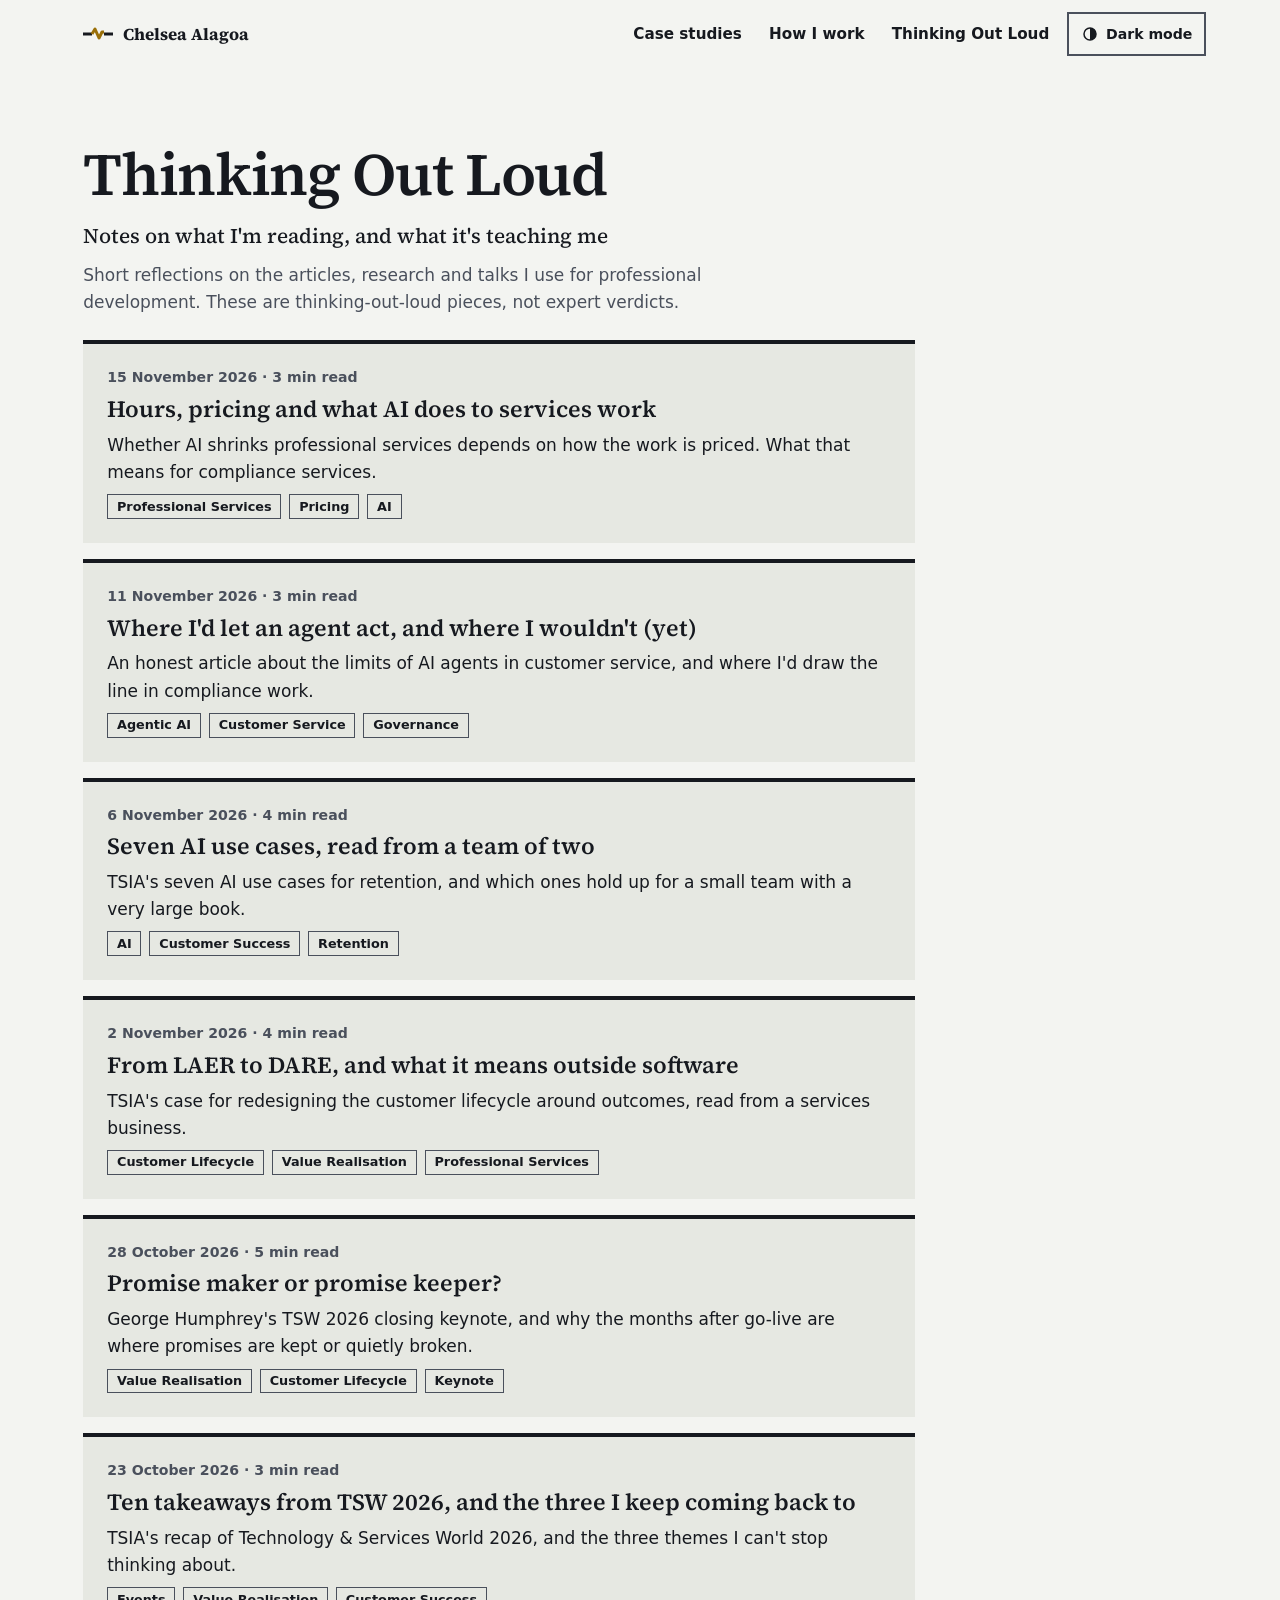
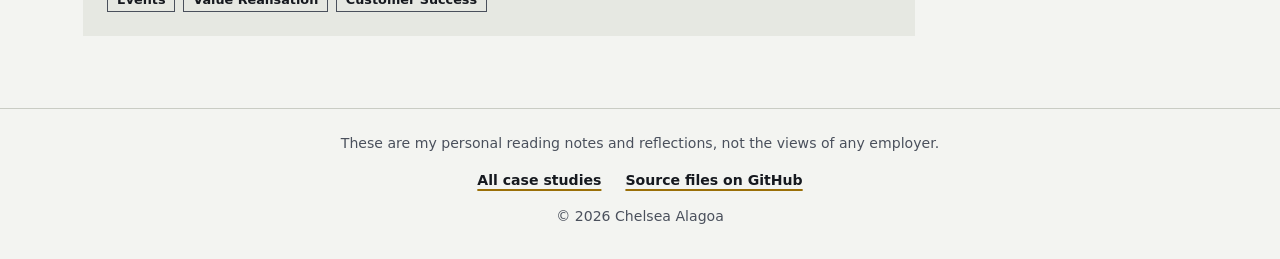
==== thinking-out-loud/index.html @ 0d760032 "Redesign the portfolio and add the Thinking Out Loud blog - One shared design system (site.css, site" ====
<!doctype html>
<html lang="en-GB">
<head>
<meta charset="utf-8">
<meta name="viewport" content="width=device-width, initial-scale=1">
<title>Thinking Out Loud | Chelsea Alagoa</title>
<meta name="description" content="Notes on what I'm reading, and what it's teaching me. Reading notes by Chelsea Alagoa.">
<link rel="canonical" href="https://blkren.github.io/thinking-out-loud/">
<meta property="og:type" content="website">
<meta property="og:site_name" content="Chelsea Alagoa">
<meta property="og:locale" content="en_GB">
<meta property="og:url" content="https://blkren.github.io/thinking-out-loud/">
<meta property="og:title" content="Thinking Out Loud | Chelsea Alagoa">
<meta property="og:description" content="Notes on what I'm reading, and what it's teaching me. Reading notes by Chelsea Alagoa.">
<meta property="og:image" content="https://blkren.github.io/assets/img/og-chain.png">
<meta property="og:image:width" content="1200">
<meta property="og:image:height" content="630">
<meta property="og:image:alt" content="Chelsea Alagoa. A value chain line with a gold seam repairing the break.">
<meta name="twitter:card" content="summary_large_image">
<meta name="color-scheme" content="light dark">
<link rel="icon" href="../assets/img/favicon.svg" type="image/svg+xml">
<link rel="preload" href="../assets/fonts/source-serif-4-latin-wght.woff2" as="font" type="font/woff2" crossorigin>
<link rel="stylesheet" href="../assets/css/site.css?v=20261119f">
<script>document.documentElement.classList.add('js');try{var t=localStorage.getItem('theme');if(t==='dark'||t==='light')document.documentElement.setAttribute('data-theme',t)}catch(e){}</script>
<script src="../assets/js/site.js?v=20261119f" defer></script>
</head>
<body id="top">
<a class="skip" href="#main">Skip to main content</a>
<header class="site-header">
  <div class="shell site-header__inner">
    <a class="brand" href="../"><svg viewBox="0 0 30 14" aria-hidden="true" focusable="false"><path d="M0 7h9" stroke="currentColor" stroke-width="3"/><path d="M9 7l3-5 4 9 3-6h2" fill="none" stroke="var(--seam)" stroke-width="3" stroke-linejoin="round"/><path d="M21 7h9" stroke="currentColor" stroke-width="3"/></svg>Chelsea Alagoa</a>
    <nav class="site-nav" aria-label="Main">
      <ul>
        <li><a href="../#case-studies">Case studies</a></li>
        <li><a href="../#how">How I work</a></li>
        <li><a href="../thinking-out-loud/">Thinking Out Loud</a></li>
        <li><button class="theme-toggle" type="button" data-theme-toggle aria-pressed="false" hidden><svg viewBox="0 0 24 24" aria-hidden="true" focusable="false"><circle cx="12" cy="12" r="8" fill="none" stroke="currentColor" stroke-width="2"/><path d="M12 4a8 8 0 0 1 0 16z" fill="currentColor"/></svg>Dark mode</button></li>
      </ul>
    </nav>
  </div>
</header>
<main id="main">
  <section class="shell section blog-index" aria-labelledby="blog-title">
    <div class="section__head">
      <h1 id="blog-title">Thinking Out Loud</h1>
      <p class="blog-sub">Notes on what I'm reading, and what it's teaching me</p>
      <p>Short reflections on the articles, research and talks I use for professional development. These are thinking-out-loud pieces, not expert verdicts.</p>
    </div>
    <ol class="posts" reversed>
      <li class="post-card">
        <p class="post-meta"><time datetime="2026-11-15">15 November 2026</time><span aria-hidden="true"> · </span>3 min read</p>
        <h2><a href="hours-pricing-and-services-work/">Hours, pricing and what AI does to services work</a></h2>
        <p>Whether AI shrinks professional services depends on how the work is priced. What that means for compliance services.</p>
        <ul class="tags" aria-label="Tags"><li>Professional Services</li><li>Pricing</li><li>AI</li></ul>
      </li>
      <li class="post-card">
        <p class="post-meta"><time datetime="2026-11-11">11 November 2026</time><span aria-hidden="true"> · </span>3 min read</p>
        <h2><a href="where-id-let-an-agent-act/">Where I'd let an agent act, and where I wouldn't (yet)</a></h2>
        <p>An honest article about the limits of AI agents in customer service, and where I'd draw the line in compliance work.</p>
        <ul class="tags" aria-label="Tags"><li>Agentic AI</li><li>Customer Service</li><li>Governance</li></ul>
      </li>
      <li class="post-card">
        <p class="post-meta"><time datetime="2026-11-06">6 November 2026</time><span aria-hidden="true"> · </span>4 min read</p>
        <h2><a href="seven-ai-use-cases-read-from-a-team-of-two/">Seven AI use cases, read from a team of two</a></h2>
        <p>TSIA's seven AI use cases for retention, and which ones hold up for a small team with a very large book.</p>
        <ul class="tags" aria-label="Tags"><li>AI</li><li>Customer Success</li><li>Retention</li></ul>
      </li>
      <li class="post-card">
        <p class="post-meta"><time datetime="2026-11-02">2 November 2026</time><span aria-hidden="true"> · </span>4 min read</p>
        <h2><a href="from-laer-to-dare-outside-software/">From LAER to DARE, and what it means outside software</a></h2>
        <p>TSIA's case for redesigning the customer lifecycle around outcomes, read from a services business.</p>
        <ul class="tags" aria-label="Tags"><li>Customer Lifecycle</li><li>Value Realisation</li><li>Professional Services</li></ul>
      </li>
      <li class="post-card">
        <p class="post-meta"><time datetime="2026-10-28">28 October 2026</time><span aria-hidden="true"> · </span>5 min read</p>
        <h2><a href="promise-maker-or-promise-keeper/">Promise maker or promise keeper?</a></h2>
        <p>George Humphrey's TSW 2026 closing keynote, and why the months after go-live are where promises are kept or quietly broken.</p>
        <ul class="tags" aria-label="Tags"><li>Value Realisation</li><li>Customer Lifecycle</li><li>Keynote</li></ul>
      </li>
      <li class="post-card">
        <p class="post-meta"><time datetime="2026-10-23">23 October 2026</time><span aria-hidden="true"> · </span>3 min read</p>
        <h2><a href="ten-takeaways-from-tsw-2026/">Ten takeaways from TSW 2026, and the three I keep coming back to</a></h2>
        <p>TSIA's recap of Technology & Services World 2026, and the three themes I can't stop thinking about.</p>
        <ul class="tags" aria-label="Tags"><li>Events</li><li>Value Realisation</li><li>Customer Success</li></ul>
      </li>
    </ol>
  </section>
</main>
<footer class="site-footer">
  <div class="shell site-footer__inner">
    <p class="site-footer__note">These are my personal reading notes and reflections, not the views of any employer.</p>
    <ul>
      <li><a href="../#case-studies">All case studies</a></li>
      <li><a href="https://github.com/blkren/blkren.github.io">Source files on GitHub</a></li>
    </ul>
    <p class="site-footer__copy">&copy; 2026 Chelsea Alagoa</p>
  </div>
</footer>
<a class="to-top" href="#top" data-to-top><svg viewBox="0 0 24 24" aria-hidden="true" focusable="false"><path d="M12 19V5M5 12l7-7 7 7" fill="none" stroke="currentColor" stroke-width="2.5" stroke-linecap="square"/></svg><span class="visually-hidden">Back to top</span></a>
</body>
</html>
---- assets/css/site.css ----
/* Chelsea Alagoa portfolio: one stylesheet for every page.
   Ink, paper and one gold seam. Gold only ever marks the value chain break or its repair. */

@font-face{
  font-family:"Source Serif 4";
  src:url("../fonts/source-serif-4-latin-wght.woff2") format("woff2");
  font-weight:200 900;
  font-style:normal;
  font-display:swap;
}

/* ---------- Tokens ---------- */
:root{
  --paper:#f3f4f1;
  --panel:#e6e8e2;
  --ink:#16191f;
  --muted:#4a505c;
  --seam:#9a6f08;      /* graphics only, 4.1:1 on paper */
  --gold:#7a5300;      /* text and focus, 6.2:1 on paper */
  --risk:#a8372a;
  --watch:#7d5a00;
  --lgreen:#3f6b1e;
  --healthy:#1f5c45;
  --hair:#c9ccc4;      /* decorative hairlines only */
  --footer:#16191f;
  --on-footer:#f3f4f1;

  --serif:"Source Serif 4",Georgia,"Times New Roman",serif;
  --sans:system-ui,-apple-system,"Segoe UI",Roboto,"Helvetica Neue",Arial,sans-serif;
  --mono:ui-monospace,"SFMono-Regular","Cascadia Mono",Consolas,"Liberation Mono",monospace;

  --s1:.25rem;--s2:.5rem;--s3:.75rem;--s4:1rem;--s5:1.5rem;--s6:2rem;--s7:3rem;--s8:4.5rem;--s9:6rem;
  --t-name:clamp(2.25rem,1.7rem + 2.2vw,3.25rem);
  --t-display:clamp(2.1rem,1.5rem + 2.8vw,3.75rem);
  --t-thesis:clamp(1.5rem,1.2rem + 1.3vw,2.25rem);
  --t-h2:clamp(1.65rem,1.3rem + 1.5vw,2.5rem);
  --t-h3:clamp(1.2rem,1.1rem + .45vw,1.45rem);
  --t-lede:clamp(1.1rem,1rem + .4vw,1.3rem);
  --t-small:.92rem;
  --t-label:.78rem;
  --rule:4px;
  --gutter:clamp(1rem,4vw,3.5rem);
  --max:76rem;
  --read:44rem;
  color-scheme:light;
}
@media (prefers-color-scheme:dark){
  :root:not([data-theme="light"]){
    --paper:#10151f;--panel:#19212e;--ink:#eceae4;--muted:#a9b0bc;--seam:#e0ad3f;--gold:#e8b84f;
    --risk:#f2907d;--watch:#e0ad3f;--lgreen:#b9d98f;--healthy:#7fc6a6;--hair:#2c3544;
    --footer:#0a0e15;--on-footer:#eceae4;color-scheme:dark;
  }
}
:root[data-theme="dark"]{
  --paper:#10151f;--panel:#19212e;--ink:#eceae4;--muted:#a9b0bc;--seam:#e0ad3f;--gold:#e8b84f;
  --risk:#f2907d;--watch:#e0ad3f;--lgreen:#b9d98f;--healthy:#7fc6a6;--hair:#2c3544;
  --footer:#0a0e15;--on-footer:#eceae4;color-scheme:dark;
}

/* ---------- Base ---------- */
*,*::before,*::after{box-sizing:border-box}
[hidden]{display:none!important}
html{-webkit-text-size-adjust:100%}
@media (prefers-reduced-motion:no-preference){html{scroll-behavior:smooth}}
body{margin:0;background:var(--paper);color:var(--ink);font:1.0625rem/1.6 var(--sans);overflow-wrap:break-word}
h1,h2,h3,h4{font-family:var(--serif);font-weight:600;margin:0;line-height:1.15;text-wrap:balance}
p,ul,ol,dl,figure,pre{margin:0}
a{color:inherit;text-decoration-color:var(--seam);text-decoration-thickness:2px;text-underline-offset:.25em}
a:hover{text-decoration-thickness:3px}
:focus-visible{outline:3px solid var(--gold);outline-offset:3px}
img,svg{max-width:100%}
code{font:.88em var(--mono);overflow-wrap:anywhere}
.visually-hidden{position:absolute!important;width:1px;height:1px;margin:-1px;padding:0;overflow:hidden;clip:rect(0 0 0 0);white-space:nowrap;border:0}
.shell{max-width:var(--max);margin-inline:auto;padding-left:max(var(--gutter),env(safe-area-inset-left,0px));padding-right:max(var(--gutter),env(safe-area-inset-right,0px))}
.label{font:600 var(--t-label)/1.3 var(--sans);letter-spacing:.09em;text-transform:uppercase;color:var(--muted)}

.skip{position:absolute;left:1rem;top:-5rem;z-index:20;display:inline-flex;align-items:center;min-height:44px;padding:0 1rem;background:var(--ink);color:var(--paper);font:700 1rem var(--sans);text-decoration:none}
.skip:focus{top:1rem}

/* ---------- Header ---------- */
.site-header__inner{display:flex;flex-wrap:wrap;align-items:center;justify-content:space-between;gap:var(--s1) var(--s5);padding-block:var(--s3)}
.brand{display:inline-flex;align-items:center;gap:.6rem;min-height:44px;font:700 1.05rem var(--serif);text-decoration:none}
.brand svg{width:30px;height:14px;flex:none}
.site-nav ul{display:flex;flex-wrap:wrap;align-items:center;gap:var(--s1) var(--s2);list-style:none;padding:0;margin-right:-.6rem}
.site-nav a{display:inline-flex;align-items:center;min-height:44px;padding:0 .6rem;font:600 .95rem var(--sans);text-decoration:none}
.site-nav a:hover{text-decoration:underline;text-decoration-color:var(--seam)}
.theme-toggle{display:inline-flex;align-items:center;gap:.45rem;min-height:44px;padding:0 .75rem;border:2px solid var(--muted);background:transparent;color:var(--ink);font:600 .88rem var(--sans);cursor:pointer}
.theme-toggle:hover{border-color:var(--ink)}
.theme-toggle svg{width:18px;height:18px}

/* ---------- Buttons and links ---------- */
.button{display:inline-flex;align-items:center;justify-content:center;gap:.6rem;min-height:48px;padding:.55rem 1.35rem;border:2px solid var(--ink);background:var(--ink);color:var(--paper);font:700 1rem/1.2 var(--sans);text-decoration:none}
.button:hover{text-decoration:underline;text-decoration-color:var(--seam);text-decoration-thickness:2px;text-underline-offset:.3em}
.button svg{width:18px;height:18px;flex:none}
.textlink{display:inline-flex;align-items:center;min-height:44px;font:700 1rem var(--sans);text-decoration:underline;text-decoration-color:var(--seam);text-decoration-thickness:3px;text-underline-offset:.35em}
.textlink:hover{text-decoration-thickness:5px}
.actions{display:flex;flex-wrap:wrap;align-items:center;gap:var(--s3) var(--s5)}

/* ---------- Value chain (hero) ---------- */
.vc{display:grid;gap:var(--s4);padding-top:2.2rem}
.vc__stages{list-style:none;padding:0;display:grid;grid-template-columns:repeat(5,minmax(0,1fr))}
.vc__stage{position:relative;padding:2.4rem .75rem 0 0;display:grid;gap:.2rem;align-content:start}
.vc__stage::before,.vc__stage::after{content:"";position:absolute;top:.55rem;left:0;right:0;height:var(--rule);background:var(--ink)}
.vc__stage::after{display:none}
.vc__node{position:absolute;top:0;left:0;width:1.1rem;height:1.1rem;background:var(--paper);border:var(--rule) solid var(--ink);border-radius:50%;z-index:1}
.vc__name{font:600 1.15rem/1.2 var(--serif)}
.vc__note{font-size:.9rem;line-height:1.4;color:var(--muted);max-width:12rem}
.vc__stage.is-after::before{background:repeating-linear-gradient(90deg,var(--muted) 0 8px,transparent 8px 14px)}
.vc__stage.is-after .vc__node{border-color:var(--muted);border-style:dashed}
.vc__stage.is-after::after{display:block;transform-origin:left;transform:scaleX(0)}
.vc__stage.is-break::before,.vc__stage.is-break::after,.vc__stage.is-break .vc__node{left:3.6rem}
.vc__stage.is-break .vc__name,.vc__stage.is-break .vc__note{padding-left:3.6rem}
/* The seam path runs at y=11 of 28, so top:0 puts it on the line's centre (.55rem + 2px). */
.vc__seam{position:absolute;top:0;left:-2px;width:calc(3.6rem + 4px);height:1.7rem;overflow:visible}
.vc__seam path{fill:none;stroke:var(--seam);stroke-width:4.5;stroke-linejoin:round;stroke-dasharray:1;stroke-dashoffset:1}
.vc__tag{position:absolute;top:-1.9rem;left:0;font:700 var(--t-label)/1 var(--sans);letter-spacing:.09em;text-transform:uppercase;color:var(--gold);white-space:nowrap}
.vc__tag .when-mended{display:none}
.vc__outcome{display:flex;align-items:center;gap:var(--s3);font:600 1rem var(--sans)}
.vc__outcome::before{content:"";width:2.5rem;height:var(--rule);background:var(--ink);flex:none}
.vc__controls{display:flex;flex-wrap:wrap;align-items:center;gap:var(--s3)}
.vc__replay{display:inline-flex;align-items:center;min-height:44px;padding:0 .9rem;border:2px solid var(--muted);background:transparent;color:var(--ink);font:600 .9rem var(--sans);cursor:pointer}
.vc__replay:hover{border-color:var(--ink)}
/* Mended state. Without JavaScript the chain shows mended, with the break still labelled. */
.vc[data-state="mended"] .vc__seam path,html:not(.js) .vc:not(.vc--broken) .vc__seam path{stroke-dashoffset:0}
.vc[data-state="mended"] .is-after::after,html:not(.js) .vc:not(.vc--broken) .is-after::after{transform:scaleX(1)}
.vc[data-state="mended"] .is-after .vc__node,html:not(.js) .vc:not(.vc--broken) .is-after .vc__node{border-color:var(--ink);border-style:solid}
.vc[data-state="mended"] .vc__tag .when-broken{display:none}
.vc[data-state="mended"] .vc__tag .when-mended{display:inline}
@media (prefers-reduced-motion:no-preference){
  .vc__seam path{transition:stroke-dashoffset 1s cubic-bezier(.6,0,.2,1)}
  .vc__stage.is-after::after{transition:transform .7s ease-out}
  .vc[data-state="mended"] .vc__stage.is-after::after{transition-delay:.85s}
  .vc[data-state="mended"] .is-after .vc__node{transition:border-color .2s 1.2s}
}
@media (max-width:40rem){
  .vc__stages{grid-template-columns:1fr}
  .vc__stage{padding:0 0 1.4rem 2.2rem}
  .vc__stage::before,.vc__stage::after{top:0;bottom:0;left:.42rem;right:auto;width:var(--rule);height:auto}
  .vc__stage.is-after::before{background:repeating-linear-gradient(180deg,var(--muted) 0 8px,transparent 8px 14px)}
  .vc__stage.is-after::after{transform-origin:top;transform:scaleY(0)}
  .vc[data-state="mended"] .is-after::after,html:not(.js) .vc:not(.vc--broken) .is-after::after{transform:scaleY(1)}
  .vc__stage:last-child::before,.vc__stage:last-child::after{bottom:auto;height:1.2rem}
  .vc__node{top:.15rem}
  .vc__stage.is-break{padding-top:3.4rem}
  .vc__stage.is-break::before,.vc__stage.is-break::after{left:.42rem;top:3.4rem}
  .vc__stage.is-break .vc__node{left:0;top:3.55rem}
  .vc__stage.is-break .vc__name,.vc__stage.is-break .vc__note{padding-left:0}
  .vc__seam{top:0;left:calc(.42rem + 2px + .668rem);width:3.4rem;transform-origin:0 0;transform:rotate(90deg)}
  .vc__tag{top:1.2rem;left:2.2rem}
  .vc{padding-top:0}
}

/* ---------- Stage strip: where the chain broke ---------- */
.stages{list-style:none;padding:0;display:grid;grid-template-columns:repeat(5,minmax(0,1fr));gap:3px;font:600 .76rem/1.2 var(--sans);max-width:34rem}
.stages li{padding:.45rem .3rem;border-top:var(--rule) solid var(--ink);color:var(--muted);hyphens:auto}
.stages li.is-break{border-top-style:dashed;border-top-color:var(--seam);color:var(--ink);font-weight:800;
  background:repeating-linear-gradient(135deg,transparent 0 5px,color-mix(in srgb,var(--seam) 28%,transparent) 5px 7px)}
.stages li.is-break::after{content:"Break";display:block;margin-top:.15rem;font-size:.68rem;letter-spacing:.08em;text-transform:uppercase;color:var(--gold)}

/* ---------- Bands: shape, label and colour ---------- */
.band{display:inline-flex;align-items:center;gap:.4rem;font:700 .85rem/1.3 var(--sans);white-space:nowrap}
.band::before{content:"";width:.7rem;height:.7rem;background:currentColor;flex:none}
.band--risk,.band--red{color:var(--risk)}
.band--risk::before,.band--red::before{clip-path:polygon(50% 0,100% 100%,0 100%)}
.band--watch,.band--amber{color:var(--watch)}
.band--watch::before,.band--amber::before{transform:rotate(45deg) scale(.85)}
.band--lgreen{color:var(--lgreen)}
.band--healthy,.band--dgreen{color:var(--healthy)}
.band--healthy::before,.band--dgreen::before{border-radius:50%}

/* ---------- Home ---------- */
/* Every section follows one pattern: heading and intro stacked at reading width, grids full width. */
.hero-band{background:var(--panel);border-bottom:var(--rule) solid var(--ink)}
.hero{padding-block:clamp(2.5rem,6vw,4.5rem);display:grid;gap:var(--s6)}
.hero__id{display:grid;gap:var(--s3);padding-bottom:var(--s5);border-bottom:1px solid var(--muted)}
.hero h1{font-size:var(--t-name);font-weight:700;line-height:1.05;letter-spacing:-.025em}
.disciplines{list-style:none;padding:0;display:flex;flex-wrap:wrap;row-gap:var(--s1);font:600 .95rem/1.4 var(--sans);color:var(--muted)}
.disciplines li{display:inline-flex;align-items:center}
.disciplines li+li::before{content:"";width:2px;height:1em;background:var(--muted);margin-inline:var(--s3)}
.hero__grid{display:grid;gap:var(--s6)}
.hero__lead{display:grid;gap:var(--s5);align-content:start}
.thesis{font:600 var(--t-thesis)/1.15 var(--serif);letter-spacing:-.015em;text-wrap:balance;max-width:18ch}
.hero__body{display:grid;gap:var(--s4);font-size:1.075rem;line-height:1.65;max-width:42rem}
.promise{font:600 1.2rem/1.4 var(--serif);padding-left:var(--s4);border-left:var(--rule) solid var(--ink)}
@media (min-width:60rem){.hero__grid{grid-template-columns:minmax(0,5fr) minmax(0,7fr);column-gap:var(--s8)}}
.chain-band{padding-block:clamp(2.5rem,6vw,4rem) var(--s5);display:grid;gap:var(--s3)}

.figures{list-style:none;padding:0;display:grid;grid-template-columns:repeat(auto-fit,minmax(13rem,1fr));border-top:var(--rule) solid var(--ink)}
.figure{display:grid;gap:var(--s2);align-content:start;padding:var(--s5) var(--s5) var(--s5) 0}
.figure+.figure{padding-left:var(--s5);border-left:1px solid var(--hair)}
@media (max-width:56rem){.figure+.figure{padding-left:0;border-left:0}.figure{border-bottom:1px solid var(--hair)}}
.figure__n{font:600 clamp(2.3rem,1.8rem + 2vw,3.3rem)/1 var(--serif);font-variant-numeric:lining-nums tabular-nums;letter-spacing:-.02em}
.figure__t{font-size:.97rem;line-height:1.45;max-width:18rem}
.figure a{font:700 .9rem var(--sans);min-height:44px;display:inline-flex;align-items:center}

.section{padding-block:clamp(2.5rem,6vw,4.5rem);display:grid;gap:var(--s5)}
.section__head{display:grid;gap:var(--s3);max-width:44rem}
.section__head h2{font-size:var(--t-h2);letter-spacing:-.015em}
.section__head p{color:var(--muted)}
.section--panel{background:var(--panel)}

.chips{display:flex;flex-wrap:wrap;gap:var(--s2)}
.chip{display:inline-flex;align-items:center;gap:.45rem;min-height:44px;padding:0 1rem;border:2px solid var(--muted);background:transparent;color:var(--ink);font:600 .95rem var(--sans);cursor:pointer}
.chip:hover{border-color:var(--ink)}
.chip[aria-pressed="true"]{background:var(--ink);border-color:var(--ink);color:var(--paper)}
.chip[aria-pressed="true"]::before{content:"";width:.5rem;height:.5rem;background:var(--seam)}
.chip span{font-variant-numeric:tabular-nums}
.status{font:600 .9rem var(--sans);color:var(--muted)}

.cards{list-style:none;padding:0;display:grid;gap:var(--s4)}
@media (min-width:46rem){.cards{grid-template-columns:1fr 1fr}}
.card{position:relative;display:grid;gap:var(--s3);align-content:start;padding:var(--s5);background:var(--panel);border-top:var(--rule) solid var(--ink)}
.card h3{font-size:1.35rem;line-height:1.2}
.card .label{color:var(--gold)}
.card .textlink::after{content:"";position:absolute;inset:0}
.card .textlink:focus-visible{outline:none}
.card:focus-within{outline:3px solid var(--gold);outline-offset:3px}
.card:hover .textlink{text-decoration-thickness:5px}

/* How I work: a workflow line, the same line and nodes as the value chain.
   When the section comes into view the line draws from step 1 to 4 and each step comes
   into full view as the line reaches it (site.js sets --p from 0 to 1, once, over 3s).
   At rest, with reduced motion or without JavaScript, everything is fully drawn. */
.workflow{list-style:none;padding:0;position:relative;display:grid;gap:var(--s6) var(--s5);--p:1}
.workflow::before,.workflow::after{content:"";position:absolute;background:var(--muted);opacity:.35}
.workflow::after{background:var(--ink);opacity:1}
.workflow li{position:relative;display:grid;grid-template-columns:auto minmax(0,1fr);column-gap:var(--s3);align-items:start;padding:var(--s3);margin:calc(var(--s3) * -1)}
.workflow li::before{content:"";position:absolute;width:1.1rem;height:1.1rem;border:var(--rule) solid var(--ink);border-radius:50%;background:var(--ink);box-sizing:border-box}
.workflow__n{font:600 2.4rem/1 var(--serif);color:var(--muted);font-variant-numeric:lining-nums tabular-nums}
.workflow__body{display:grid;gap:var(--s2)}
.workflow h3{font-size:1.25rem;line-height:1.2;padding-top:.2rem}
.workflow-loop{display:flex;align-items:center;gap:var(--s3);padding-top:var(--s3);border-top:2px dashed color-mix(in srgb,var(--muted) 60%,transparent);font:600 .92rem/1.4 var(--sans);color:var(--muted)}
.workflow-loop svg{width:2.5rem;height:1rem;flex:none}
@media (min-width:56rem){
  .workflow{grid-template-columns:repeat(4,minmax(0,1fr));padding-top:2.25rem}
  .workflow::before,.workflow::after{top:.55rem;left:0;right:0;height:var(--rule)}
  .workflow::after{transform-origin:left;transform:scaleX(var(--p))}
  .workflow li::before{left:var(--s3);top:calc(-1.5rem + 2px)}
}
@media (max-width:55.99rem){
  .workflow{padding-left:2.25rem}
  .workflow::before,.workflow::after{left:.55rem;top:0;bottom:0;width:var(--rule)}
  .workflow::after{transform-origin:top;transform:scaleY(var(--p))}
  .workflow li::before{left:calc(-1.5rem + 2px);top:calc(var(--s3) + .5rem)}
}
/* While the line is drawing: steps not yet reached sit back, with hollow nodes. */
.workflow.is-pending li{transition:opacity .45s ease,transform .45s ease}
.workflow.is-pending li:not(.is-active){opacity:.3;transform:translateY(.5rem)}
.workflow.is-pending li:not(.is-active)::before{background:var(--panel)}
.workflow.is-pending li::before{transition:background-color .3s ease}
@media (hover:hover) and (pointer:fine){
  .workflow li{transition:background-color .2s ease}
  .workflow li:hover{background:var(--paper)}
  .workflow li:hover .workflow__n{color:var(--ink)}
}
.skills{display:grid;gap:var(--s3)}
.skills ul{list-style:none;padding:0;display:flex;flex-wrap:wrap;gap:var(--s2)}
.skills li{padding:.35rem .7rem;border:1px solid var(--muted);font:600 .9rem var(--sans)}

/* ---------- Call to action band ---------- */
/* Centred: the question on one line where the screen allows, the button underneath. */
.cta{background:var(--footer);color:var(--on-footer);padding-block:clamp(3.5rem,8vw,6rem);text-align:center}
.cta .shell{display:grid;justify-items:center;gap:var(--s5)}
.cta__text{display:grid;justify-items:center;gap:var(--s3)}
.cta h2{font-size:var(--t-h2);letter-spacing:-.015em}
.cta p{max-width:38rem}
.cta .button{background:var(--on-footer);color:var(--footer);border-color:var(--on-footer)}
.cta :focus-visible{outline-color:var(--seam)}

/* ---------- Footer: a quiet utility strip. The call to action band is the closing moment. ---------- */
.site-footer{background:var(--paper);color:var(--muted);border-top:1px solid var(--hair)}
.site-footer__inner{display:grid;justify-items:center;text-align:center;gap:var(--s1);padding-block:var(--s5) var(--s6);font-size:.88rem;line-height:1.5}
.site-footer__note{max-width:46rem;text-wrap:balance}
.site-footer ul{list-style:none;padding:0;display:flex;flex-wrap:wrap;justify-content:center;gap:0 var(--s5)}
.site-footer a{display:inline-flex;align-items:center;min-height:44px;font-weight:600;color:var(--ink)}

/* ---------- Back to top: appears after the first screen ---------- */
.to-top{position:fixed;z-index:14;
  right:max(1rem,calc(env(safe-area-inset-right,0px) + 1rem));
  bottom:max(1rem,calc(env(safe-area-inset-bottom,0px) + 1rem));
  display:none;align-items:center;justify-content:center;width:48px;height:48px;
  background:var(--ink);color:var(--paper);border:2px solid var(--paper);
  opacity:0;visibility:hidden;transform:translateY(.5rem);transition:opacity .2s ease,transform .2s ease,visibility 0s linear .2s}
.js .to-top{display:flex}
.to-top.is-visible{opacity:1;visibility:visible;transform:none;transition:opacity .2s ease,transform .2s ease}
.to-top svg{width:22px;height:22px}
.to-top:hover{background:var(--muted)}

/* ---------- Case study ---------- */
.progress{position:fixed;top:0;left:0;right:0;z-index:15;height:4px;background:transparent;display:none}
.js .progress{display:block}
.progress i{display:block;height:100%;width:100%;background:var(--seam);transform-origin:left;transform:scaleX(0)}
.crumbs ol{list-style:none;padding:0;display:flex;flex-wrap:wrap;gap:0 .4rem;font:600 .9rem var(--sans)}
.crumbs li+li::before{content:"/";margin-right:.4rem;color:var(--muted)}
.crumbs a{display:inline-flex;min-height:44px;align-items:center}
.crumbs li:last-child{display:inline-flex;align-items:center;min-height:44px;color:var(--muted)}
.cs-top{padding-block:var(--s3) var(--s6);display:grid;gap:var(--s4)}
.cs-top h1{font-size:var(--t-display);letter-spacing:-.022em;max-width:22ch}
.sowhat{font:500 var(--t-lede)/1.5 var(--serif);max-width:42rem;padding-left:var(--s4);border-left:var(--rule) solid var(--seam)}
.broke{display:grid;gap:var(--s3);padding:var(--s5);background:var(--panel)}
.broke h2{font:700 var(--t-label)/1.3 var(--sans);letter-spacing:.09em;text-transform:uppercase}
.broke p{max-width:44rem}
.glance{padding-block:var(--s6);display:grid;gap:var(--s6)}
.glance h2{font:700 var(--t-label)/1.3 var(--sans);letter-spacing:.09em;text-transform:uppercase;color:var(--muted)}
.sum{display:grid;border-top:var(--rule) solid var(--ink)}
.sum>div{display:grid;gap:var(--s1);padding-block:var(--s4);border-bottom:1px solid var(--hair)}
@media (min-width:44rem){.sum>div{grid-template-columns:10rem minmax(0,1fr);column-gap:var(--s5)}}
.sum dt{font:700 var(--t-label)/1.7 var(--sans);letter-spacing:.09em;text-transform:uppercase;color:var(--muted)}
.sum dd{margin:0;max-width:42rem}
.sum ul{list-style:none;padding:0;display:flex;flex-wrap:wrap;gap:var(--s2)}
.sum ul li{padding:.2rem .6rem;border:1px solid var(--muted);font:600 .88rem var(--sans)}

/* The write-up: existing case study content, restyled */
.prose{display:grid;gap:var(--s4);max-width:var(--read);padding-block:var(--s4) var(--s7)}
.prose>*{margin:0}
.prose h2{font-size:var(--t-h3);margin-top:var(--s5);padding-top:var(--s4);border-top:var(--rule) solid var(--ink)}
.prose h3{font-size:1.12rem;margin-top:var(--s3)}
.prose ul,.prose ol{padding-left:1.25rem;display:grid;gap:var(--s2)}
.prose .lede{font-size:var(--t-lede);line-height:1.55}
.prose a{text-decoration-thickness:2px}
.note{font-size:.95rem;padding:var(--s3) var(--s4);border:1px solid var(--muted);color:var(--ink)}
.wrap{overflow-x:auto}
.wrap:focus-visible{outline-offset:2px}
table{width:100%;border-collapse:collapse;font:var(--t-small)/1.45 var(--sans)}
th,td{text-align:left;padding:.6rem .8rem .6rem 0;border-bottom:1px solid var(--hair);vertical-align:top}
thead th{font-weight:700;border-bottom:2px solid var(--ink)}
td.num,th.num{text-align:right;font-variant-numeric:tabular-nums;white-space:nowrap}
pre{background:var(--panel);padding:var(--s4) var(--s5);overflow-x:auto;font:.84rem/1.55 var(--mono)}
pre.message{white-space:pre-wrap}
figure{display:grid;gap:var(--s3)}
figcaption{font-size:.88rem;color:var(--muted)}
.chart-title{font:700 .95rem/1.3 var(--sans)}
.bars{display:grid;gap:var(--s3);font:.92rem/1.3 var(--sans)}
.bar-row{display:grid;grid-template-columns:minmax(7rem,12rem) minmax(0,1fr);gap:var(--s3);align-items:center}
.bar-track{display:flex;align-items:center;gap:var(--s2);min-width:0}
.bar{display:block;height:1.35rem;min-width:4px;max-width:calc(100% - 10rem)}
.bar-value{white-space:nowrap;font-variant-numeric:tabular-nums}
@media (max-width:30rem){.bar-row{grid-template-columns:1fr;gap:var(--s1)}}
.downloads{display:flex;flex-wrap:wrap;gap:var(--s2)}
.downloads a{display:inline-flex;align-items:center;min-height:44px;padding:.4rem 1rem;border:2px solid var(--ink);text-decoration:none;font:600 .95rem var(--sans)}
.downloads a:hover{background:var(--panel);text-decoration:underline;text-decoration-color:var(--seam)}

/* Page-specific blocks carried over from the original case studies */
.stats,.pair{display:grid;grid-template-columns:repeat(auto-fit,minmax(9.5rem,1fr));gap:var(--s3)}
.stat{display:grid;gap:var(--s1);padding:var(--s3) var(--s4);background:var(--panel);border-top:var(--rule) solid var(--ink);font-family:var(--sans)}
.stat b,.stat .big{display:block;font:600 1.8rem/1.1 var(--serif);font-variant-numeric:tabular-nums}
.stat span,.stat__label{font-size:.88rem;color:var(--muted)}
.dims{display:grid;grid-template-columns:repeat(auto-fit,minmax(13rem,1fr));gap:var(--s3)}
.dim{padding:var(--s4);background:var(--panel);border-top:var(--rule) solid var(--ink);display:grid;gap:var(--s2);align-content:start}
.dim h3{font-size:1.05rem;margin:0}
.dim .q{color:var(--muted);font-size:.92rem}
.dim ul{padding-left:1.1rem;font:.88rem/1.4 var(--sans);gap:var(--s1)}
.brief{padding:var(--s5);background:var(--panel);display:grid;gap:var(--s3);font-size:.97rem}
.brief h3{margin:var(--s2) 0 0;font-size:1.05rem}
.brief h3:first-child{margin-top:0}
.brief .meta,.brief .ev{font:.86rem/1.5 var(--sans);color:var(--muted)}
.flow{list-style:none;padding:0!important;display:grid!important;grid-template-columns:repeat(auto-fit,minmax(9rem,1fr));gap:var(--s2)!important;counter-reset:step}
.flow li{display:grid;gap:.15rem;align-content:start;padding:var(--s3);background:var(--panel);border-top:var(--rule) solid var(--ink);font:.9rem/1.35 var(--sans);counter-increment:step}
.flow li::before{content:counter(step);font:700 .85rem var(--serif);color:var(--muted)}
.flow li span{color:var(--muted);font-size:.84rem}
.flow li.loop{border-top-style:dashed;border-top-color:var(--seam)}
.flow li.loop span{color:var(--gold);font-weight:700}
.phase-label{font:700 var(--t-label)/1.3 var(--sans);letter-spacing:.08em;text-transform:uppercase;color:var(--muted)}
.cycle{border:2px dashed var(--seam);padding:var(--s4);display:grid;gap:var(--s3)}
.cycle .phase-label{color:var(--gold)}
.flow--cycle{counter-reset:step 3;grid-template-columns:repeat(auto-fit,minmax(7.5rem,1fr))}
.cycle-back{font:600 .88rem/1.4 var(--sans);color:var(--gold)}

.related{display:grid;gap:var(--s3);padding-block:var(--s6)}
.related ul{list-style:none;padding:0;display:grid;gap:var(--s1)}

/* ---------- Thinking Out Loud ---------- */
.blog-index h1{font-size:var(--t-display);letter-spacing:-.022em}
.blog-sub{font:500 var(--t-lede)/1.4 var(--serif);color:var(--ink)!important}
.posts{list-style:none;padding:0;display:grid;gap:var(--s4);max-width:52rem}
.post-card{position:relative;display:grid;gap:var(--s2);padding:var(--s5);background:var(--panel);border-top:var(--rule) solid var(--ink)}
.post-card h2{font-size:1.45rem;line-height:1.2}
.post-card h2 a{text-decoration:none}
.post-card h2 a::after{content:"";position:absolute;inset:0}
.post-card h2 a:focus-visible{outline:none}
.post-card:focus-within{outline:3px solid var(--gold);outline-offset:3px}
.post-card:hover h2 a{text-decoration:underline;text-decoration-color:var(--seam);text-decoration-thickness:3px}
.post-meta{font:600 .88rem/1.4 var(--sans);color:var(--muted)}
.tags{list-style:none;padding:0;display:flex;flex-wrap:wrap;gap:var(--s2)}
.tags li{padding:.15rem .55rem;border:1px solid var(--muted);font:600 .8rem/1.4 var(--sans)}
.post-top{padding-block:var(--s3) var(--s5);display:grid;gap:var(--s3)}
.post-top h1{font-size:var(--t-display);letter-spacing:-.022em;max-width:22ch}
.inshort{display:grid;gap:var(--s1);max-width:var(--read);padding-left:var(--s4);border-left:var(--rule) solid var(--seam);font:500 1.1rem/1.5 var(--serif)}
.inshort .label{font-family:var(--sans)}
.source{display:grid;gap:var(--s1);max-width:var(--read);padding:var(--s3) var(--s4);background:var(--panel);border-left:var(--rule) solid var(--ink);font-size:.95rem}
.source cite{font-style:normal;font-weight:700}
.post-body h2{border-top:1px solid var(--hair)}
.post-note{margin-top:var(--s5)!important;padding-top:var(--s4);border-top:1px solid var(--hair);font-size:.92rem;color:var(--muted)}
.post-pager li{display:grid;gap:0}
.todo{display:inline-block;padding:0 .35rem;background:var(--watch);color:var(--paper);font:700 .8rem/1.6 var(--mono)}

/* ---------- 404 ---------- */
.notfound{padding-block:clamp(3rem,8vw,6rem);display:grid;gap:var(--s6)}
.notfound h1{font-size:var(--t-display);letter-spacing:-.022em}
.notfound ul{list-style:none;padding:0;display:grid;gap:var(--s1)}
.vc--two .vc__stages{grid-template-columns:repeat(2,minmax(0,1fr));max-width:40rem}
@media (max-width:40rem){.vc--two .vc__stages{grid-template-columns:1fr}}

@media (prefers-reduced-motion:reduce){*,*::before,*::after{transition:none!important;animation:none!important}}
@media print{.site-header,.cta,.progress,.theme-toggle,.vc__controls,.to-top{display:none!important}body{background:#fff;color:#000}}
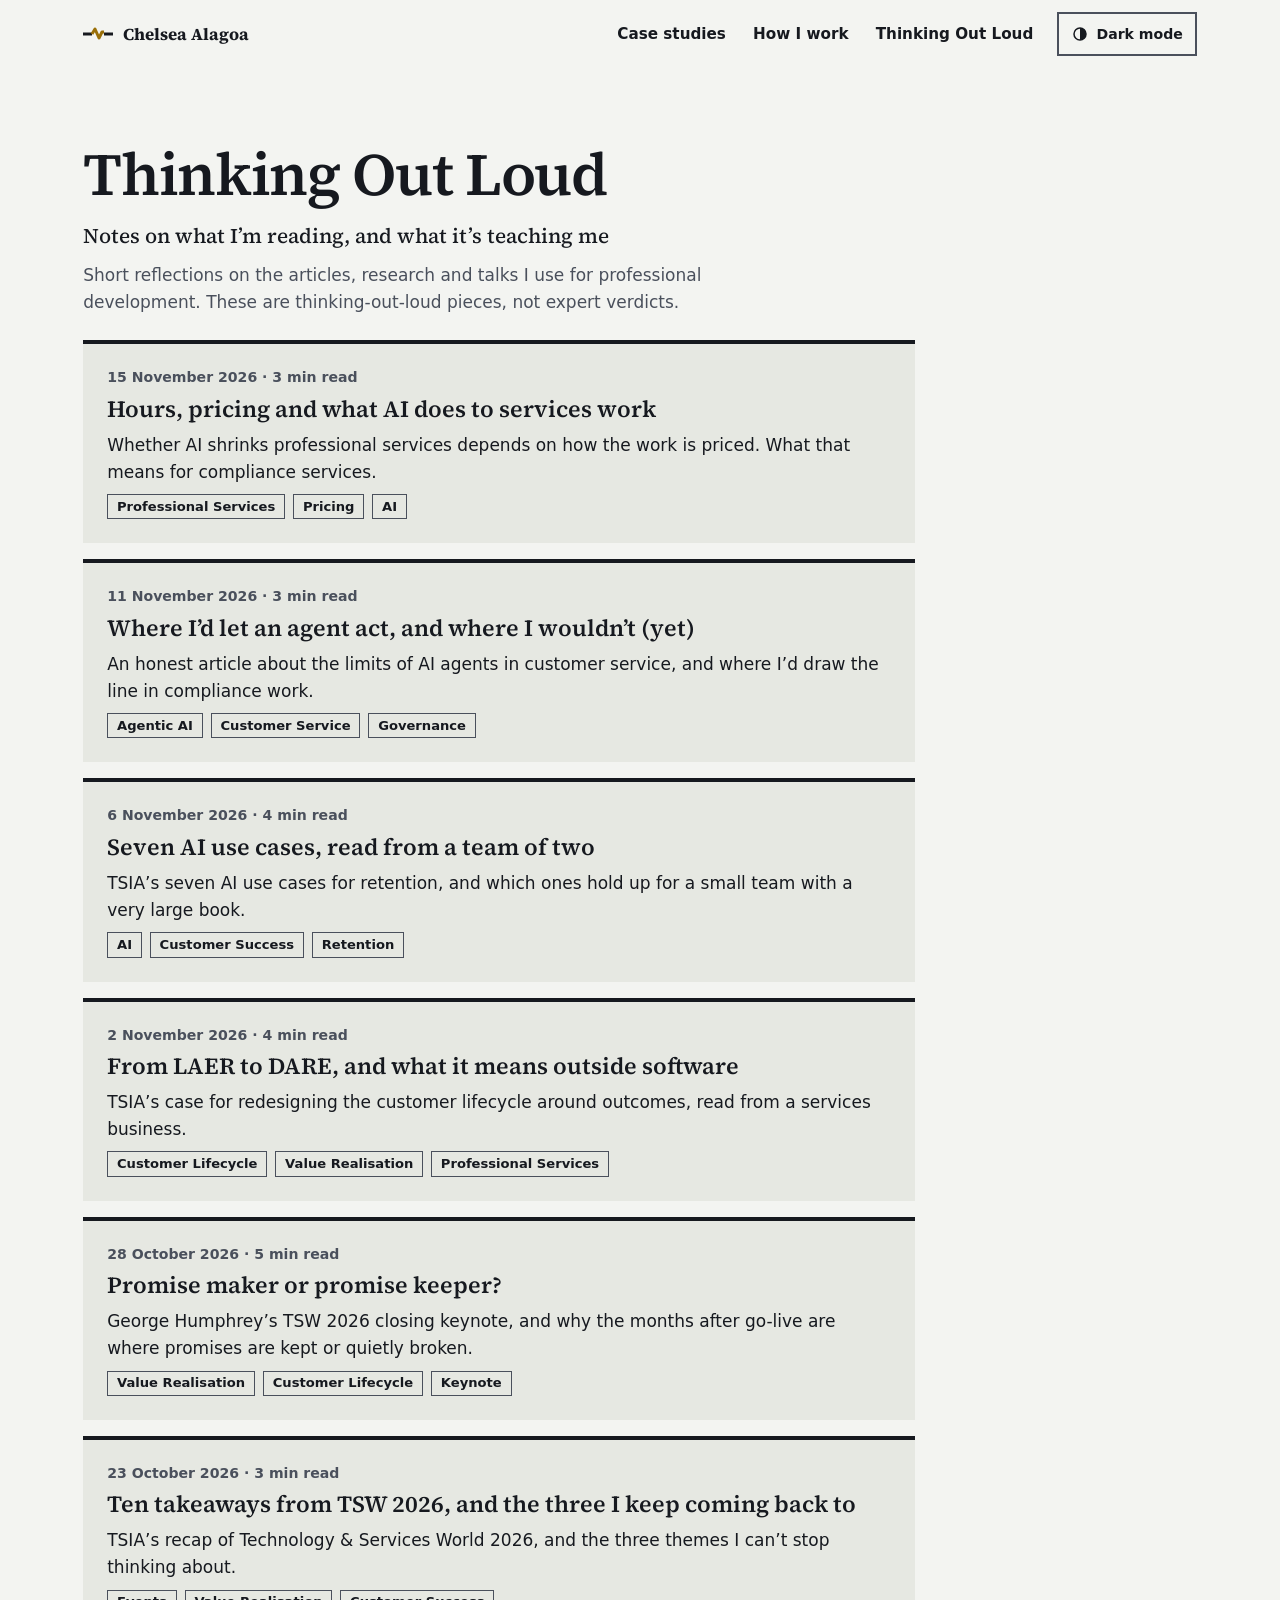
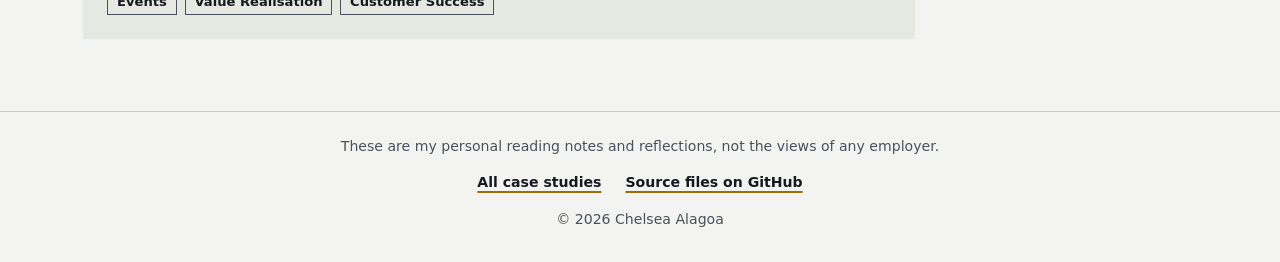
==== commit 173fdd72: "Improve the mobile view and tighten the phone introduction - Compact header on phones: name and icon" ====
--- a/thinking-out-loud/index.html
+++ b/thinking-out-loud/index.html
@@ -20,21 +20,21 @@
 <meta name="color-scheme" content="light dark">
 <link rel="icon" href="../assets/img/favicon.svg" type="image/svg+xml">
 <link rel="preload" href="../assets/fonts/source-serif-4-latin-wght.woff2" as="font" type="font/woff2" crossorigin>
-<link rel="stylesheet" href="../assets/css/site.css?v=20261119f">
+<link rel="stylesheet" href="../assets/css/site.css?v=20261120a">
 <script>document.documentElement.classList.add('js');try{var t=localStorage.getItem('theme');if(t==='dark'||t==='light')document.documentElement.setAttribute('data-theme',t)}catch(e){}</script>
-<script src="../assets/js/site.js?v=20261119f" defer></script>
+<script src="../assets/js/site.js?v=20261120a" defer></script>
 </head>
 <body id="top">
 <a class="skip" href="#main">Skip to main content</a>
 <header class="site-header">
   <div class="shell site-header__inner">
     <a class="brand" href="../"><svg viewBox="0 0 30 14" aria-hidden="true" focusable="false"><path d="M0 7h9" stroke="currentColor" stroke-width="3"/><path d="M9 7l3-5 4 9 3-6h2" fill="none" stroke="var(--seam)" stroke-width="3" stroke-linejoin="round"/><path d="M21 7h9" stroke="currentColor" stroke-width="3"/></svg>Chelsea Alagoa</a>
+    <button class="theme-toggle" type="button" data-theme-toggle aria-pressed="false" hidden><svg viewBox="0 0 24 24" aria-hidden="true" focusable="false"><circle cx="12" cy="12" r="8" fill="none" stroke="currentColor" stroke-width="2"/><path d="M12 4a8 8 0 0 1 0 16z" fill="currentColor"/></svg><span class="theme-toggle__text">Dark mode</span></button>
     <nav class="site-nav" aria-label="Main">
       <ul>
         <li><a href="../#case-studies">Case studies</a></li>
         <li><a href="../#how">How I work</a></li>
         <li><a href="../thinking-out-loud/">Thinking Out Loud</a></li>
-        <li><button class="theme-toggle" type="button" data-theme-toggle aria-pressed="false" hidden><svg viewBox="0 0 24 24" aria-hidden="true" focusable="false"><circle cx="12" cy="12" r="8" fill="none" stroke="currentColor" stroke-width="2"/><path d="M12 4a8 8 0 0 1 0 16z" fill="currentColor"/></svg>Dark mode</button></li>
       </ul>
     </nav>
   </div>
@@ -43,7 +43,7 @@
   <section class="shell section blog-index" aria-labelledby="blog-title">
     <div class="section__head">
       <h1 id="blog-title">Thinking Out Loud</h1>
-      <p class="blog-sub">Notes on what I'm reading, and what it's teaching me</p>
+      <p class="blog-sub">Notes on what I’m reading, and what it’s teaching me</p>
       <p>Short reflections on the articles, research and talks I use for professional development. These are thinking-out-loud pieces, not expert verdicts.</p>
     </div>
     <ol class="posts" reversed>
@@ -55,32 +55,32 @@
       </li>
       <li class="post-card">
         <p class="post-meta"><time datetime="2026-11-11">11 November 2026</time><span aria-hidden="true"> · </span>3 min read</p>
-        <h2><a href="where-id-let-an-agent-act/">Where I'd let an agent act, and where I wouldn't (yet)</a></h2>
-        <p>An honest article about the limits of AI agents in customer service, and where I'd draw the line in compliance work.</p>
+        <h2><a href="where-id-let-an-agent-act/">Where I’d let an agent act, and where I wouldn’t (yet)</a></h2>
+        <p>An honest article about the limits of AI agents in customer service, and where I’d draw the line in compliance work.</p>
         <ul class="tags" aria-label="Tags"><li>Agentic AI</li><li>Customer Service</li><li>Governance</li></ul>
       </li>
       <li class="post-card">
         <p class="post-meta"><time datetime="2026-11-06">6 November 2026</time><span aria-hidden="true"> · </span>4 min read</p>
         <h2><a href="seven-ai-use-cases-read-from-a-team-of-two/">Seven AI use cases, read from a team of two</a></h2>
-        <p>TSIA's seven AI use cases for retention, and which ones hold up for a small team with a very large book.</p>
+        <p>TSIA’s seven AI use cases for retention, and which ones hold up for a small team with a very large book.</p>
         <ul class="tags" aria-label="Tags"><li>AI</li><li>Customer Success</li><li>Retention</li></ul>
       </li>
       <li class="post-card">
         <p class="post-meta"><time datetime="2026-11-02">2 November 2026</time><span aria-hidden="true"> · </span>4 min read</p>
         <h2><a href="from-laer-to-dare-outside-software/">From LAER to DARE, and what it means outside software</a></h2>
-        <p>TSIA's case for redesigning the customer lifecycle around outcomes, read from a services business.</p>
+        <p>TSIA’s case for redesigning the customer lifecycle around outcomes, read from a services business.</p>
         <ul class="tags" aria-label="Tags"><li>Customer Lifecycle</li><li>Value Realisation</li><li>Professional Services</li></ul>
       </li>
       <li class="post-card">
         <p class="post-meta"><time datetime="2026-10-28">28 October 2026</time><span aria-hidden="true"> · </span>5 min read</p>
         <h2><a href="promise-maker-or-promise-keeper/">Promise maker or promise keeper?</a></h2>
-        <p>George Humphrey's TSW 2026 closing keynote, and why the months after go-live are where promises are kept or quietly broken.</p>
+        <p>George Humphrey’s TSW 2026 closing keynote, and why the months after go-live are where promises are kept or quietly broken.</p>
         <ul class="tags" aria-label="Tags"><li>Value Realisation</li><li>Customer Lifecycle</li><li>Keynote</li></ul>
       </li>
       <li class="post-card">
         <p class="post-meta"><time datetime="2026-10-23">23 October 2026</time><span aria-hidden="true"> · </span>3 min read</p>
         <h2><a href="ten-takeaways-from-tsw-2026/">Ten takeaways from TSW 2026, and the three I keep coming back to</a></h2>
-        <p>TSIA's recap of Technology & Services World 2026, and the three themes I can't stop thinking about.</p>
+        <p>TSIA’s recap of Technology & Services World 2026, and the three themes I can’t stop thinking about.</p>
         <ul class="tags" aria-label="Tags"><li>Events</li><li>Value Realisation</li><li>Customer Success</li></ul>
       </li>
     </ol>
--- a/assets/css/site.css
+++ b/assets/css/site.css
@@ -37,7 +37,7 @@
   --t-h3:clamp(1.2rem,1.1rem + .45vw,1.45rem);
   --t-lede:clamp(1.1rem,1rem + .4vw,1.3rem);
   --t-small:.92rem;
-  --t-label:.78rem;
+  --t-label:.82rem;
   --rule:4px;
   --gutter:clamp(1rem,4vw,3.5rem);
   --max:76rem;
@@ -78,7 +78,9 @@
 .skip:focus{top:1rem}
 
 /* ---------- Header ---------- */
-.site-header__inner{display:flex;flex-wrap:wrap;align-items:center;justify-content:space-between;gap:var(--s1) var(--s5);padding-block:var(--s3)}
+.site-header__inner{display:flex;flex-wrap:wrap;align-items:center;gap:var(--s1) var(--s5);padding-block:var(--s3)}
+.site-nav{order:1;margin-left:auto}
+.theme-toggle{order:2}
 .brand{display:inline-flex;align-items:center;gap:.6rem;min-height:44px;font:700 1.05rem var(--serif);text-decoration:none}
 .brand svg{width:30px;height:14px;flex:none}
 .site-nav ul{display:flex;flex-wrap:wrap;align-items:center;gap:var(--s1) var(--s2);list-style:none;padding:0;margin-right:-.6rem}
@@ -87,6 +89,14 @@
 .theme-toggle{display:inline-flex;align-items:center;gap:.45rem;min-height:44px;padding:0 .75rem;border:2px solid var(--muted);background:transparent;color:var(--ink);font:600 .88rem var(--sans);cursor:pointer}
 .theme-toggle:hover{border-color:var(--ink)}
 .theme-toggle svg{width:18px;height:18px}
+@media (max-width:40rem){
+  .site-header__inner{column-gap:var(--s3);padding-block:var(--s2) 0}
+  .theme-toggle{order:1;margin-left:auto;width:44px;padding:0;justify-content:center}
+  .theme-toggle__text{position:absolute;width:1px;height:1px;margin:-1px;overflow:hidden;clip:rect(0 0 0 0);white-space:nowrap}
+  .site-nav{order:2;flex-basis:100%;margin-left:0}
+  .site-nav ul{margin:0 0 0 -.5rem;gap:0}
+  .site-nav a{padding:0 .5rem;font-size:.92rem}
+}
 
 /* ---------- Buttons and links ---------- */
 .button{display:inline-flex;align-items:center;justify-content:center;gap:.6rem;min-height:48px;padding:.55rem 1.35rem;border:2px solid var(--ink);background:var(--ink);color:var(--paper);font:700 1rem/1.2 var(--sans);text-decoration:none}
@@ -151,11 +161,11 @@
 }
 
 /* ---------- Stage strip: where the chain broke ---------- */
-.stages{list-style:none;padding:0;display:grid;grid-template-columns:repeat(5,minmax(0,1fr));gap:3px;font:600 .76rem/1.2 var(--sans);max-width:34rem}
+.stages{list-style:none;padding:0;display:grid;grid-template-columns:repeat(5,minmax(0,1fr));gap:3px;font:600 .82rem/1.2 var(--sans);max-width:34rem}
 .stages li{padding:.45rem .3rem;border-top:var(--rule) solid var(--ink);color:var(--muted);hyphens:auto}
 .stages li.is-break{border-top-style:dashed;border-top-color:var(--seam);color:var(--ink);font-weight:800;
   background:repeating-linear-gradient(135deg,transparent 0 5px,color-mix(in srgb,var(--seam) 28%,transparent) 5px 7px)}
-.stages li.is-break::after{content:"Break";display:block;margin-top:.15rem;font-size:.68rem;letter-spacing:.08em;text-transform:uppercase;color:var(--gold)}
+.stages li.is-break::after{content:"Break";display:block;margin-top:.15rem;font-size:.72rem;letter-spacing:.08em;text-transform:uppercase;color:var(--gold)}
 
 /* ---------- Bands: shape, label and colour ---------- */
 .band{display:inline-flex;align-items:center;gap:.4rem;font:700 .85rem/1.3 var(--sans);white-space:nowrap}
@@ -177,18 +187,29 @@
 .disciplines{list-style:none;padding:0;display:flex;flex-wrap:wrap;row-gap:var(--s1);font:600 .95rem/1.4 var(--sans);color:var(--muted)}
 .disciplines li{display:inline-flex;align-items:center}
 .disciplines li+li::before{content:"";width:2px;height:1em;background:var(--muted);margin-inline:var(--s3)}
+@media (max-width:40rem){.disciplines{flex-direction:column;row-gap:.15rem}.disciplines li+li::before{display:none}}
 .hero__grid{display:grid;gap:var(--s6)}
 .hero__lead{display:grid;gap:var(--s5);align-content:start}
-.thesis{font:600 var(--t-thesis)/1.15 var(--serif);letter-spacing:-.015em;text-wrap:balance;max-width:18ch}
+.thesis{font:600 var(--t-thesis)/1.15 var(--serif);letter-spacing:-.015em;text-wrap:balance}
 .hero__body{display:grid;gap:var(--s4);font-size:1.075rem;line-height:1.65;max-width:42rem}
+/* Phones get one short paragraph; wider screens get the full introduction. display:none keeps screen readers from reading both. */
+.hero__short{display:none}
+@media (max-width:40rem){.hero__short{display:block}.hero__body>p:not(.hero__short){display:none}}
 .promise{font:600 1.2rem/1.4 var(--serif);padding-left:var(--s4);border-left:var(--rule) solid var(--ink)}
-@media (min-width:60rem){.hero__grid{grid-template-columns:minmax(0,5fr) minmax(0,7fr);column-gap:var(--s8)}}
+@media (min-width:60rem){.thesis{max-width:18ch}.hero__grid{grid-template-columns:minmax(0,5fr) minmax(0,7fr);column-gap:var(--s8)}}
 .chain-band{padding-block:clamp(2.5rem,6vw,4rem) var(--s5);display:grid;gap:var(--s3)}
 
 .figures{list-style:none;padding:0;display:grid;grid-template-columns:repeat(auto-fit,minmax(13rem,1fr));border-top:var(--rule) solid var(--ink)}
 .figure{display:grid;gap:var(--s2);align-content:start;padding:var(--s5) var(--s5) var(--s5) 0}
 .figure+.figure{padding-left:var(--s5);border-left:1px solid var(--hair)}
 @media (max-width:56rem){.figure+.figure{padding-left:0;border-left:0}.figure{border-bottom:1px solid var(--hair)}}
+@media (min-width:22.5rem) and (max-width:56rem){
+  .figures{grid-template-columns:1fr 1fr}
+  .figure{padding:var(--s4) var(--s3) var(--s4) 0}
+  .figure:nth-child(even){padding-left:var(--s3);border-left:1px solid var(--hair)}
+  .figure__n{font-size:clamp(1.7rem,1.2rem + 2.2vw,2.3rem)}
+  .figure__t{font-size:.9rem}
+}
 .figure__n{font:600 clamp(2.3rem,1.8rem + 2vw,3.3rem)/1 var(--serif);font-variant-numeric:lining-nums tabular-nums;letter-spacing:-.02em}
 .figure__t{font-size:.97rem;line-height:1.45;max-width:18rem}
 .figure a{font:700 .9rem var(--sans);min-height:44px;display:inline-flex;align-items:center}
@@ -205,6 +226,7 @@
 .chip[aria-pressed="true"]{background:var(--ink);border-color:var(--ink);color:var(--paper)}
 .chip[aria-pressed="true"]::before{content:"";width:.5rem;height:.5rem;background:var(--seam)}
 .chip span{font-variant-numeric:tabular-nums}
+@media (max-width:40rem){.chips{gap:.4rem}.chip{padding:0 .7rem;font-size:.9rem}}
 .status{font:600 .9rem var(--sans);color:var(--muted)}
 
 .cards{list-style:none;padding:0;display:grid;gap:var(--s4)}
@@ -309,6 +331,13 @@
 .sum dd{margin:0;max-width:42rem}
 .sum ul{list-style:none;padding:0;display:flex;flex-wrap:wrap;gap:var(--s2)}
 .sum ul li{padding:.2rem .6rem;border:1px solid var(--muted);font:600 .88rem var(--sans)}
+
+/* On this page: a collapsed list of the write-up's sections, no JavaScript */
+.toc{max-width:var(--read);margin-top:var(--s5);border-block:1px solid var(--hair)}
+.toc summary{display:flex;align-items:center;min-height:44px;font:700 var(--t-label)/1.3 var(--sans);letter-spacing:.09em;text-transform:uppercase;cursor:pointer}
+.toc ol{padding:0 0 var(--s3) 1.25rem;display:grid;gap:0}
+.toc a{display:inline-flex;align-items:center;min-height:44px;font:600 .95rem var(--sans)}
+.prose h2[id]{scroll-margin-top:var(--s5)}
 
 /* The write-up: existing case study content, restyled */
 .prose{display:grid;gap:var(--s4);max-width:var(--read);padding-block:var(--s4) var(--s7)}
@@ -382,7 +411,7 @@
 .post-card:hover h2 a{text-decoration:underline;text-decoration-color:var(--seam);text-decoration-thickness:3px}
 .post-meta{font:600 .88rem/1.4 var(--sans);color:var(--muted)}
 .tags{list-style:none;padding:0;display:flex;flex-wrap:wrap;gap:var(--s2)}
-.tags li{padding:.15rem .55rem;border:1px solid var(--muted);font:600 .8rem/1.4 var(--sans)}
+.tags li{padding:.15rem .55rem;border:1px solid var(--muted);font:600 .82rem/1.4 var(--sans)}
 .post-top{padding-block:var(--s3) var(--s5);display:grid;gap:var(--s3)}
 .post-top h1{font-size:var(--t-display);letter-spacing:-.022em;max-width:22ch}
 .inshort{display:grid;gap:var(--s1);max-width:var(--read);padding-left:var(--s4);border-left:var(--rule) solid var(--seam);font:500 1.1rem/1.5 var(--serif)}
